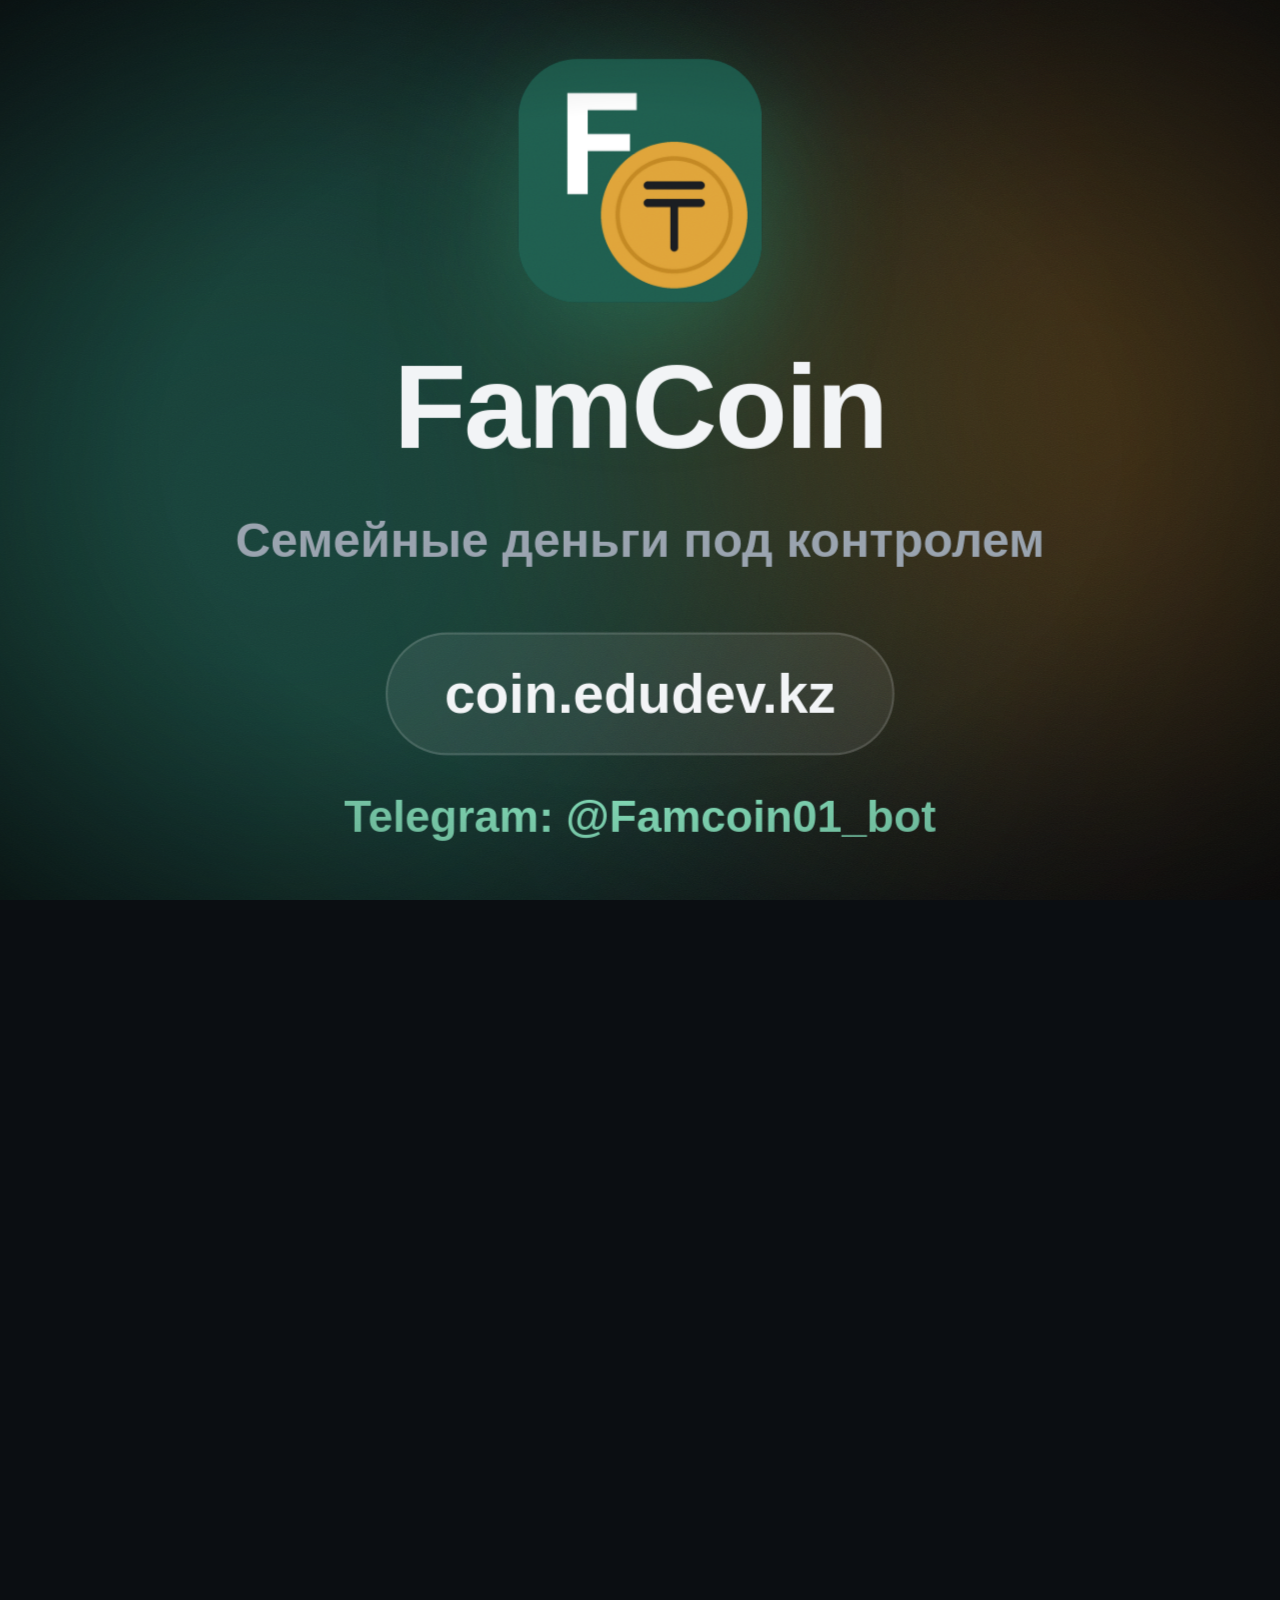
==== design/stories/story01.html @ 14ce1bb7 "feat: animated 9:16 stories for the app — voiceover scripts for six stories, HTML scenes with a dete" ====
<!doctype html>
<html lang="ru">
<head>
<meta charset="utf-8">
<title>FamCoin — сторис 1: куда уходят деньги</title>
<link rel="stylesheet" href="story.css">
<style>
  :root { --dur: 20s; }
  .counter { position: absolute; left: 0; right: 0; top: 700px; text-align: center; font-size: 150px; font-weight: 800; letter-spacing: -4px;
    animation: blockIn .9s cubic-bezier(.2,.7,.2,1) .5s both, drain 2.4s ease-in-out 3.4s both, blockOut .7s cubic-bezier(.4,0,.2,1) 6s forwards; }
  @keyframes drain { from { color: var(--mint); } to { color: var(--red); } }
  .chip { position: absolute; padding: 18px 30px; border-radius: 40px; background: rgba(230,98,98,.14); border: 2px solid rgba(230,98,98,.35);
    color: #ffb4b4; font-size: 40px; font-weight: 700; white-space: nowrap; opacity: 0; animation: fall 2s cubic-bezier(.45,0,.6,1) both; }
  @keyframes fall { 0% { opacity: 0; transform: translateY(-50px) rotate(var(--r0)); } 18% { opacity: 1; } 75% { opacity: .9; } 100% { opacity: 0; transform: translateY(140px) rotate(var(--r1)); } }

  .persp { position: absolute; left: 0; right: 0; top: 330px; display: flex; justify-content: center; perspective: 2200px; }
  .phone { width: 760px; height: 1480px; border-radius: 96px; background: #10141a; border: 14px solid #050607;
    box-shadow: 0 0 0 3px #2a3038, 0 60px 160px rgba(0,0,0,.7), 0 0 120px rgba(46,160,120,.18);
    padding: 46px 40px; overflow: hidden; position: relative;
    animation: phoneIn 1.4s cubic-bezier(.16,.84,.24,1) 11.7s both, blockOut .7s cubic-bezier(.4,0,.2,1) 17s forwards; }
  @keyframes phoneIn { from { opacity: 0; transform: translateY(760px) rotateX(26deg) scale(.86); } to { opacity: 1; transform: none; } }
  .status { display: flex; justify-content: space-between; font-size: 28px; font-weight: 700; color: #e9edf1; padding: 0 24px 26px; }
  .head { display: flex; align-items: center; justify-content: space-between; margin: 10px 6px 30px; }
  .head h2 { font-size: 58px; font-weight: 800; letter-spacing: -1px; }
  .pro { padding: 12px 26px; border-radius: 30px; background: var(--gold); color: #1b1406; font-size: 28px; font-weight: 800; }
  .guide { border-radius: 46px; padding: 42px 40px 40px; background: linear-gradient(150deg, #2f7f63, #1f5e4f 70%); position: relative; overflow: hidden; }
  .guide::after { content: ''; position: absolute; right: -120px; top: -140px; width: 380px; height: 380px; border-radius: 50%; background: rgba(255,255,255,.07); }
  .guide .t { font-size: 32px; opacity: .92; }
  .guide .sum { font-size: 132px; font-weight: 800; letter-spacing: -4px; margin: 6px 0 2px; }
  .guide .sum .tenge { font-size: 80px; }
  .guide .meta { font-size: 30px; opacity: .92; }
  .chips2 { display: flex; gap: 14px; margin: 26px 0 26px; }
  .chips2 span { padding: 12px 30px; border-radius: 30px; border: 2px solid rgba(255,255,255,.45); font-size: 28px; font-weight: 700; }
  .chips2 span:first-child { background: rgba(255,255,255,.22); }
  .bar { height: 18px; border-radius: 10px; background: rgba(0,0,0,.25); overflow: hidden; }
  .bar i { display: block; height: 100%; width: 0; background: var(--gold); border-radius: 10px; animation: fill .8s ease-in-out 15.2s both; }
  @keyframes fill { from { width: 0; } to { width: 32%; } }
  .sec { font-size: 40px; font-weight: 800; margin: 44px 6px 22px; }
  .tiles { display: flex; gap: 20px; }
  .tile { flex: 1; border-radius: 34px; background: var(--card); padding: 26px 24px; position: relative; }
  .tile .e { font-size: 50px; }
  .tile .n { font-size: 32px; font-weight: 700; margin-top: 10px; }
  .tile .a { font-size: 28px; color: var(--text2); margin-top: 2px; }
  .tap { animation: tap .5s ease 14.9s both; }
  @keyframes tap { 0%,100% { transform: scale(1); } 40% { transform: scale(.92); background: #1e2a26; } }
  .ripple { position: absolute; left: 50%; top: 50%; width: 40px; height: 40px; margin: -20px 0 0 -20px; border-radius: 50%; border: 4px solid var(--mint); opacity: 0;
    animation: ripple .9s ease-out 14.95s both; }
  @keyframes ripple { 0% { opacity: 0; transform: scale(.4); } 10% { opacity: .9; } 100% { opacity: 0; transform: scale(7); } }
  .toast { position: absolute; left: 40px; right: 40px; bottom: 60px; padding: 30px 36px; border-radius: 30px; background: #222a33; font-size: 32px; font-weight: 600;
    display: flex; justify-content: space-between; opacity: 0; animation: toastIn .5s ease 15.3s both, blockOut .5s ease 16.6s forwards; }
  @keyframes toastIn { from { opacity: 0; transform: translateY(40px); } to { opacity: 1; transform: none; } }
  .row { display: flex; align-items: center; gap: 24px; padding: 20px 6px; border-bottom: 2px solid #1c232b; font-size: 32px; }
  .row .ic { width: 76px; height: 76px; border-radius: 24px; background: var(--card); display: flex; align-items: center; justify-content: center; font-size: 40px; }
  .row .x { flex: 1; } .row .x small { display: block; font-size: 26px; color: var(--text2); }
  .row b { color: #ff9a9a; }
  .cap { position: absolute; left: 70px; right: 70px; top: 150px; text-align: center; font-size: 60px; font-weight: 800; letter-spacing: -1px; }
</style>
</head>
<body>
<div class="stage"><div class="cam">
  <div class="glow g1"></div><div class="glow g2"></div>

  <!-- 1. Зарплата пришла -->
  <div class="line big" style="top:520px" data-words data-in="0.3" data-out="6">Зарплата пришла.</div>
  <div class="counter money"><span data-keys="0:0,0.7:0,2.3:350000,3.4:350000,5.8:12400" data-sign="1">0</span><span class="tenge">₸</span></div>
  <div class="line sub" style="top:960px" data-words data-in="3.1" data-out="6">Через две недели…</div>
  <div class="chip" style="left:80px;top:1090px;--r0:-6deg;--r1:-12deg;animation-delay:3.6s">−1 590 ₸ · кофе</div>
  <div class="chip" style="right:80px;top:1170px;--r0:5deg;--r1:12deg;animation-delay:3.9s">−3 400 ₸ · такси</div>
  <div class="chip" style="left:80px;top:1270px;--r0:3deg;--r1:-8deg;animation-delay:4.2s">−8 900 ₸ · доставка</div>
  <div class="chip" style="right:80px;top:1350px;--r0:-4deg;--r1:10deg;animation-delay:4.5s">−15 000 ₸ · подписки</div>
  <div class="chip" style="left:80px;top:1450px;--r0:6deg;--r1:12deg;animation-delay:4.8s">−2 200 ₸ · перекус</div>
  <div class="chip" style="right:80px;top:1530px;--r0:-5deg;--r1:-10deg;animation-delay:5.1s">−24 000 ₸ · «просто так»</div>

  <!-- 2. И куда всё ушло -->
  <div class="line mid" style="top:820px" data-words data-in="6.3" data-out="8.5">…и куда всё ушло?</div>

  <!-- 3. Дело не в сумме -->
  <div class="line big" style="top:690px" data-words data-in="8.7" data-out="11.4">Дело не в сумме.</div>
  <div class="line mid accent" style="top:930px" data-words data-in="9.7" data-out="11.4" data-stagger="0.11">Деньги утекают по мелочи.</div>

  <!-- 4. Одна цифра -->
  <div class="cap" data-words data-in="12.3" data-out="17" data-stagger="0.08" data-accent="сегодня">Сколько можно потратить сегодня</div>
  <div class="persp"><div class="phone">
    <div class="status"><span>9:41</span><span>●●● ▮</span></div>
    <div class="head"><h2>Главная</h2><span class="pro">Pro</span></div>
    <div class="guide">
      <div class="t">Осталось на сегодня</div>
      <div class="sum money"><span data-keys="0:0,12.6:0,13.9:5000,15.15:5000,16.0:3410">0</span><span class="tenge">₸</span></div>
      <div class="meta">5 000 ₸ в день · потрачено <span data-keys="0:0,15.15:0,16.0:1590">0</span> ₸</div>
      <div class="chips2"><span>В день</span><span>Всего</span></div>
      <div class="bar"><i></i></div>
    </div>
    <div class="sec">Быстрые операции</div>
    <div class="tiles">
      <div class="tile tap"><div class="e">☕️</div><div class="n">Кофе</div><div class="a">1 590 ₸</div><div class="ripple"></div></div>
      <div class="tile"><div class="e">🚕</div><div class="n">Такси</div><div class="a">2 000 ₸</div></div>
      <div class="tile"><div class="e">🥐</div><div class="n">Перекус</div><div class="a">900 ₸</div></div>
    </div>
    <div class="sec">Последние операции</div>
    <div class="row"><div class="ic">🛒</div><div class="x">Продукты<small>Kaspi Gold · вчера</small></div><b>−6 240 ₸</b></div>
    <div class="row"><div class="ic">🚌</div><div class="x">Автобус<small>Kaspi Gold · вчера</small></div><b>−80 ₸</b></div>
    <div class="toast"><span>Кофе · 1 590 ₸</span><span style="color:var(--mint)">Отменить</span></div>
  </div></div>

  <!-- 5. Финал -->
  <div class="end" data-show="17.3">
    <img src="../../app/web/icons/Icon-512.png" alt="">
    <div class="name">FamCoin</div>
    <div class="tag">Семейные деньги под контролем</div>
    <div class="pill">coin.edudev.kz</div>
    <div class="tg">Telegram: @Famcoin01_bot</div>
  </div>

  <div class="vignette"></div><div class="grain"></div>
</div></div>
<script src="engine.js"></script>
</body>
</html>
---- design/stories/story.css ----
:root {
  --bg: #0b0e12; --card: #161b22; --line: #26303b;
  --text: #f2f4f6; --text2: #98a2ae;
  --green: #2ea078; --green2: #1f5e4f; --mint: #7fd8b4; --gold: #e6aa3c; --red: #e66262;
}
* { box-sizing: border-box; margin: 0; padding: 0; }
html, body { width: 1080px; height: 1920px; overflow: hidden; background: var(--bg); color: var(--text);
  font-family: -apple-system, "SF Pro Display", "Helvetica Neue", Arial, sans-serif; -webkit-font-smoothing: antialiased; }
.stage { position: absolute; inset: 0; overflow: hidden; }
.cam { position: absolute; inset: 0; animation: push var(--dur, 20s) linear both; }
@keyframes push { from { transform: scale(1); } to { transform: scale(1.06); } }

/* Свет и зерно — «киношная» глубина */
.glow { position: absolute; border-radius: 50%; filter: blur(140px); }
.g1 { width: 1000px; height: 1000px; background: #1f5e4f; left: -380px; top: -260px; opacity: .65; animation: drift1 var(--dur, 20s) ease-in-out both; }
.g2 { width: 760px; height: 760px; background: #7a5418; right: -320px; bottom: -200px; opacity: .45; animation: drift2 var(--dur, 20s) ease-in-out both; }
@keyframes drift1 { from { transform: translate(0, 0); } to { transform: translate(180px, 260px); } }
@keyframes drift2 { from { transform: translate(0, 0); } to { transform: translate(-160px, -320px); } }
.grain { position: absolute; inset: -200px; opacity: .08; mix-blend-mode: overlay; pointer-events: none;
  background-image: url("data:image/svg+xml;utf8,<svg xmlns='http://www.w3.org/2000/svg' width='300' height='300'><filter id='n'><feTurbulence type='fractalNoise' baseFrequency='.9' numOctaves='2' stitchTiles='stitch'/></filter><rect width='100%' height='100%' filter='url(%23n)'/></svg>");
  animation: grain .6s steps(5) infinite; }
@keyframes grain { 0% { transform: translate(0, 0); } 20% { transform: translate(-40px, 30px); } 40% { transform: translate(30px, -50px); } 60% { transform: translate(-20px, -20px); } 80% { transform: translate(50px, 40px); } 100% { transform: translate(0, 0); } }
.vignette { position: absolute; inset: 0; background: radial-gradient(ellipse at center, transparent 50%, rgba(0,0,0,.55) 100%); pointer-events: none; }

/* Слова */
.w { display: inline-block; opacity: 0; animation: wordIn .8s cubic-bezier(.2,.75,.2,1) both; }
@keyframes wordIn { from { opacity: 0; transform: translateY(46px); filter: blur(16px); } to { opacity: 1; transform: none; filter: blur(0); } }
@keyframes lineOut { from { opacity: 1; transform: none; filter: blur(0); } to { opacity: 0; transform: translateY(-40px); filter: blur(14px); } }
@keyframes blockIn { from { opacity: 0; transform: translateY(60px) scale(.96); filter: blur(12px); } to { opacity: 1; transform: none; filter: blur(0); } }
@keyframes blockOut { from { opacity: 1; transform: none; filter: blur(0); } to { opacity: 0; transform: translateY(-40px) scale(.98); filter: blur(12px); } }
@keyframes popIn { 0% { opacity: 0; transform: scale(.6); filter: blur(10px); } 60% { opacity: 1; transform: scale(1.04); filter: blur(0); } 100% { opacity: 1; transform: scale(1); } }

.line { position: absolute; left: 50px; right: 50px; text-align: center; font-weight: 800; letter-spacing: -1.5px; line-height: 1.08; }
.big { font-size: 100px; }
.mid { font-size: 80px; }
.sub { font-size: 50px; font-weight: 600; color: var(--text2); letter-spacing: -.3px; }
.accent { color: var(--mint); }
.gold { color: var(--gold); }
.money { font-variant-numeric: tabular-nums; }
.tenge { font-weight: 700; opacity: .8; margin-left: .12em; }

/* Финальный кадр */
.end { position: absolute; inset: 0; display: flex; flex-direction: column; align-items: center; justify-content: center; gap: 34px; }
.end img { width: 230px; height: 230px; border-radius: 56px; box-shadow: 0 30px 120px rgba(46,160,120,.45); }
.end .name { font-size: 112px; font-weight: 800; letter-spacing: -2px; }
.end .tag { font-size: 46px; color: var(--text2); font-weight: 600; }
.end .pill { margin-top: 26px; padding: 26px 54px; border-radius: 60px; background: rgba(255,255,255,.08); border: 2px solid rgba(255,255,255,.14); font-size: 52px; font-weight: 700; }
.end .tg { font-size: 42px; color: var(--mint); font-weight: 600; }
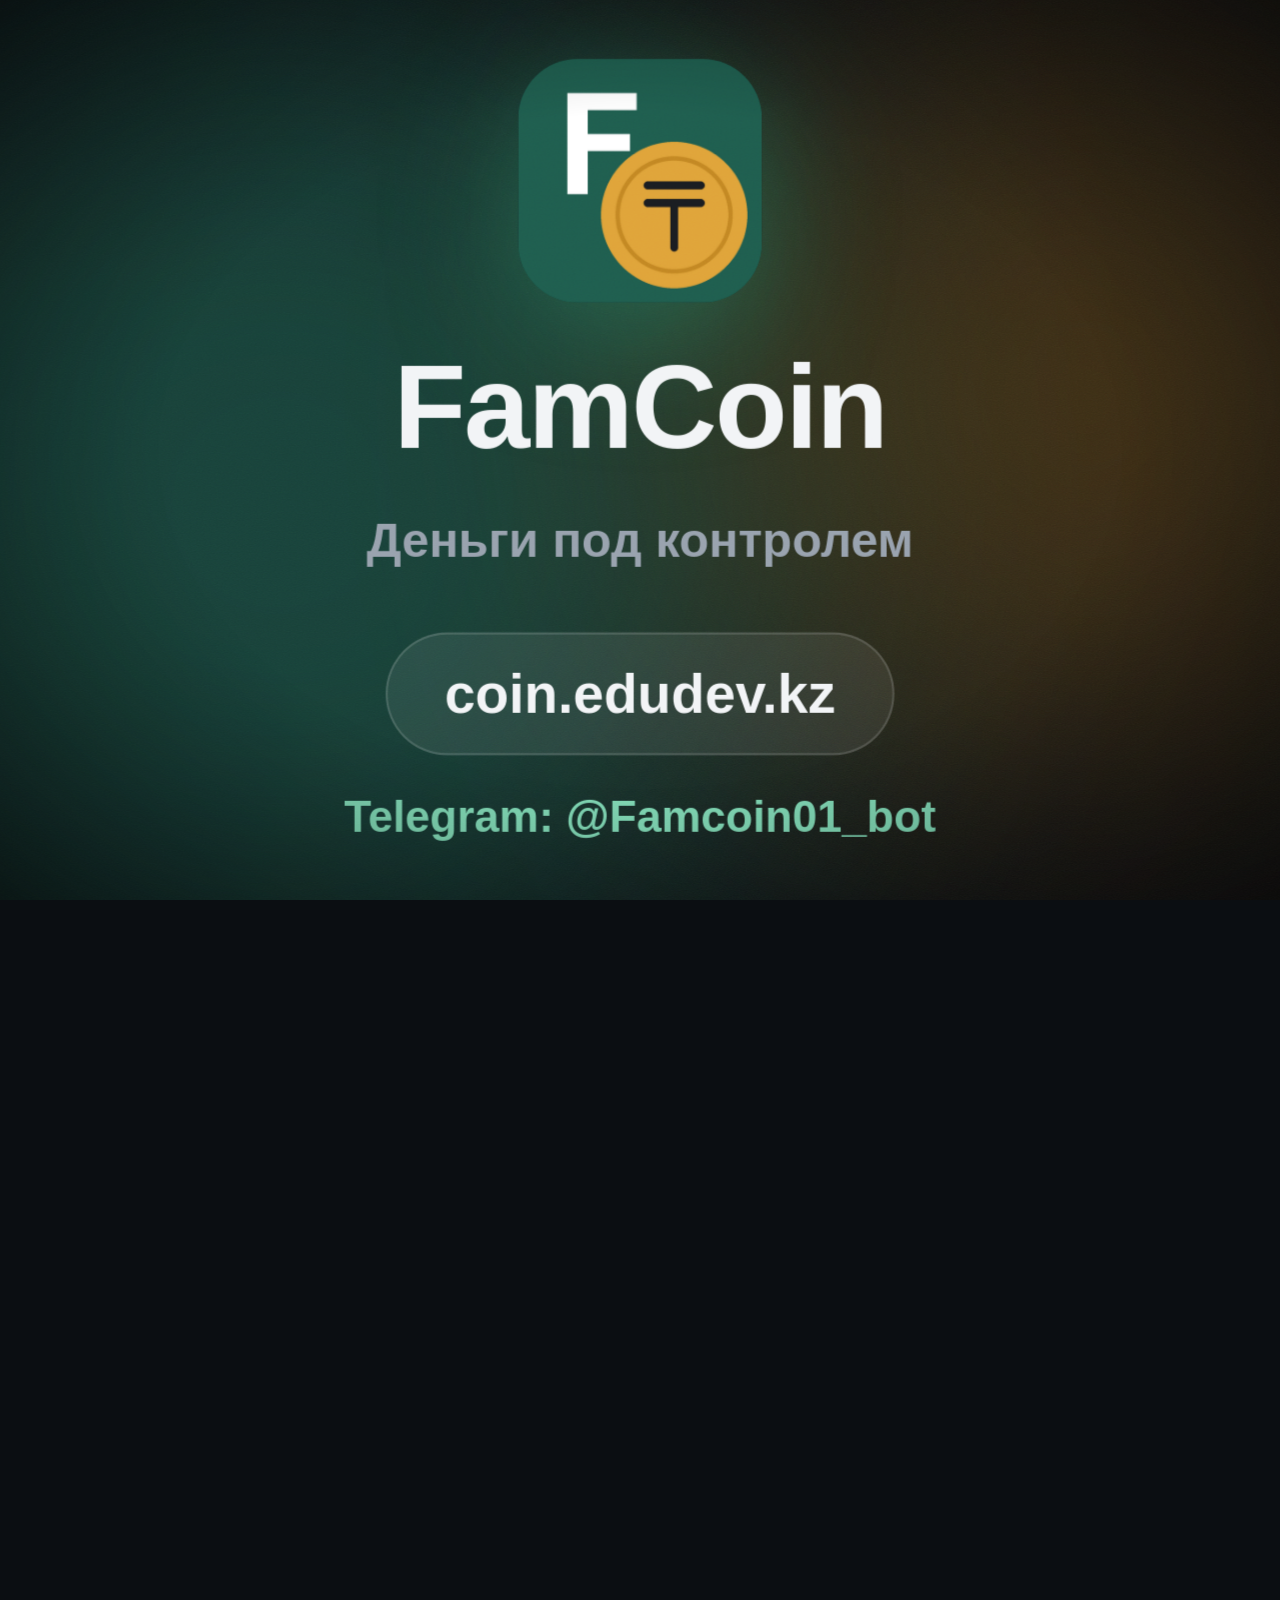
==== commit 20d14107: "feat: stories become the «Деньги за 15 секунд» series — neutral money facts with the app shown brief" ====
--- a/design/stories/story01.html
+++ b/design/stories/story01.html
@@ -2,117 +2,162 @@
 <html lang="ru">
 <head>
 <meta charset="utf-8">
-<title>FamCoin — сторис 1: куда уходят деньги</title>
+<title>FamCoin — Деньги за 15 секунд: эффект кофе</title>
 <link rel="stylesheet" href="story.css">
 <style>
-  :root { --dur: 20s; }
-  .counter { position: absolute; left: 0; right: 0; top: 700px; text-align: center; font-size: 150px; font-weight: 800; letter-spacing: -4px;
-    animation: blockIn .9s cubic-bezier(.2,.7,.2,1) .5s both, drain 2.4s ease-in-out 3.4s both, blockOut .7s cubic-bezier(.4,0,.2,1) 6s forwards; }
-  @keyframes drain { from { color: var(--mint); } to { color: var(--red); } }
-  .chip { position: absolute; padding: 18px 30px; border-radius: 40px; background: rgba(230,98,98,.14); border: 2px solid rgba(230,98,98,.35);
-    color: #ffb4b4; font-size: 40px; font-weight: 700; white-space: nowrap; opacity: 0; animation: fall 2s cubic-bezier(.45,0,.6,1) both; }
-  @keyframes fall { 0% { opacity: 0; transform: translateY(-50px) rotate(var(--r0)); } 18% { opacity: 1; } 75% { opacity: .9; } 100% { opacity: 0; transform: translateY(140px) rotate(var(--r1)); } }
+  :root { --dur: 17.5s; }
+  /* Рубрика серии — видна весь ролик до финала */
+  .rubric { position: absolute; left: 0; right: 0; top: 110px; display: flex; justify-content: center; }
+  .rubric span { padding: 16px 34px; border-radius: 40px; background: rgba(255,255,255,.07); border: 2px solid rgba(255,255,255,.14);
+    font-size: 34px; font-weight: 700; letter-spacing: .5px; color: var(--text2); }
+  .rubric span b { color: var(--gold); }
 
-  .persp { position: absolute; left: 0; right: 0; top: 330px; display: flex; justify-content: center; perspective: 2200px; }
-  .phone { width: 760px; height: 1480px; border-radius: 96px; background: #10141a; border: 14px solid #050607;
+  /* 1. Кофе */
+  .cup { position: absolute; left: 0; right: 0; top: 400px; text-align: center; font-size: 230px; line-height: 1;
+    filter: drop-shadow(0 30px 80px rgba(230,170,60,.35));
+    animation: popIn .9s cubic-bezier(.2,.8,.2,1) .3s both, blockOut .7s cubic-bezier(.4,0,.2,1) 3.6s forwards; }
+
+  /* 2. Год */
+  .calc { position: absolute; left: 0; right: 0; top: 600px; text-align: center; font-size: 46px; font-weight: 700; color: var(--text2); }
+  .year { position: absolute; left: 0; right: 0; top: 700px; text-align: center; font-size: 168px; font-weight: 800; letter-spacing: -5px; color: var(--gold);
+    animation: blockIn .9s cubic-bezier(.2,.7,.2,1) 3.75s both, flash 1.2s ease-out 6.35s both, blockOut .7s cubic-bezier(.4,0,.2,1) 7.8s forwards; }
+  @keyframes flash { 0% { text-shadow: 0 0 0 rgba(230,170,60,0); transform: scale(1); } 15% { text-shadow: 0 0 90px rgba(230,170,60,.75); transform: scale(1.06); } 100% { text-shadow: 0 0 30px rgba(230,170,60,.2); transform: scale(1); } }
+  .dots { position: absolute; left: 115px; top: 1110px; width: 850px; display: grid; grid-template-columns: repeat(25, 24px); gap: 10px; }
+  .dot { width: 24px; height: 24px; border-radius: 50%; background: var(--gold); opacity: 0; animation: dotIn .3s ease both; }
+  @keyframes dotIn { from { opacity: 0; transform: scale(.2); } to { opacity: .85; transform: scale(1); } }
+
+  /* 3. Мелочи */
+  .chip { position: absolute; padding: 18px 30px; border-radius: 40px; background: rgba(255,255,255,.07); border: 2px solid rgba(255,255,255,.14);
+    color: var(--text2); font-size: 40px; font-weight: 700; white-space: nowrap; opacity: 0; animation: rise 3s cubic-bezier(.3,0,.5,1) both; }
+  @keyframes rise { 0% { opacity: 0; transform: translateY(90px); } 20% { opacity: 1; } 75% { opacity: .85; } 100% { opacity: 0; transform: translateY(-170px); } }
+
+  /* 4. Телефон */
+  .cap { position: absolute; left: 60px; right: 60px; top: 210px; text-align: center; font-size: 58px; font-weight: 800; letter-spacing: -1px; }
+  .persp { position: absolute; left: 0; right: 0; top: 390px; display: flex; justify-content: center; perspective: 2200px; }
+  .phone { width: 740px; height: 1440px; border-radius: 94px; background: #10141a; border: 14px solid #050607;
     box-shadow: 0 0 0 3px #2a3038, 0 60px 160px rgba(0,0,0,.7), 0 0 120px rgba(46,160,120,.18);
-    padding: 46px 40px; overflow: hidden; position: relative;
-    animation: phoneIn 1.4s cubic-bezier(.16,.84,.24,1) 11.7s both, blockOut .7s cubic-bezier(.4,0,.2,1) 17s forwards; }
+    padding: 44px 38px; overflow: hidden; position: relative;
+    animation: phoneIn 1.3s cubic-bezier(.16,.84,.24,1) 10.75s both, blockOut .7s cubic-bezier(.4,0,.2,1) 14.6s forwards; }
   @keyframes phoneIn { from { opacity: 0; transform: translateY(760px) rotateX(26deg) scale(.86); } to { opacity: 1; transform: none; } }
   .status { display: flex; justify-content: space-between; font-size: 28px; font-weight: 700; color: #e9edf1; padding: 0 24px 26px; }
-  .head { display: flex; align-items: center; justify-content: space-between; margin: 10px 6px 30px; }
-  .head h2 { font-size: 58px; font-weight: 800; letter-spacing: -1px; }
-  .pro { padding: 12px 26px; border-radius: 30px; background: var(--gold); color: #1b1406; font-size: 28px; font-weight: 800; }
-  .guide { border-radius: 46px; padding: 42px 40px 40px; background: linear-gradient(150deg, #2f7f63, #1f5e4f 70%); position: relative; overflow: hidden; }
-  .guide::after { content: ''; position: absolute; right: -120px; top: -140px; width: 380px; height: 380px; border-radius: 50%; background: rgba(255,255,255,.07); }
-  .guide .t { font-size: 32px; opacity: .92; }
-  .guide .sum { font-size: 132px; font-weight: 800; letter-spacing: -4px; margin: 6px 0 2px; }
-  .guide .sum .tenge { font-size: 80px; }
-  .guide .meta { font-size: 30px; opacity: .92; }
-  .chips2 { display: flex; gap: 14px; margin: 26px 0 26px; }
-  .chips2 span { padding: 12px 30px; border-radius: 30px; border: 2px solid rgba(255,255,255,.45); font-size: 28px; font-weight: 700; }
-  .chips2 span:first-child { background: rgba(255,255,255,.22); }
-  .bar { height: 18px; border-radius: 10px; background: rgba(0,0,0,.25); overflow: hidden; }
-  .bar i { display: block; height: 100%; width: 0; background: var(--gold); border-radius: 10px; animation: fill .8s ease-in-out 15.2s both; }
-  @keyframes fill { from { width: 0; } to { width: 32%; } }
-  .sec { font-size: 40px; font-weight: 800; margin: 44px 6px 22px; }
-  .tiles { display: flex; gap: 20px; }
-  .tile { flex: 1; border-radius: 34px; background: var(--card); padding: 26px 24px; position: relative; }
-  .tile .e { font-size: 50px; }
-  .tile .n { font-size: 32px; font-weight: 700; margin-top: 10px; }
-  .tile .a { font-size: 28px; color: var(--text2); margin-top: 2px; }
-  .tap { animation: tap .5s ease 14.9s both; }
+  .head h2 { font-size: 56px; font-weight: 800; letter-spacing: -1px; margin: 10px 6px 26px; }
+  .sec { font-size: 38px; font-weight: 800; margin: 10px 6px 20px; }
+  .tiles { display: flex; gap: 18px; }
+  .tile { flex: 1; border-radius: 34px; background: var(--card); padding: 26px 22px; position: relative; }
+  .tile .e { font-size: 50px; } .tile .n { font-size: 31px; font-weight: 700; margin-top: 10px; } .tile .a { font-size: 27px; color: var(--text2); margin-top: 2px; }
+  .tap { animation: tap .5s ease 12s both; }
   @keyframes tap { 0%,100% { transform: scale(1); } 40% { transform: scale(.92); background: #1e2a26; } }
-  .ripple { position: absolute; left: 50%; top: 50%; width: 40px; height: 40px; margin: -20px 0 0 -20px; border-radius: 50%; border: 4px solid var(--mint); opacity: 0;
-    animation: ripple .9s ease-out 14.95s both; }
+  .ripple { position: absolute; left: 50%; top: 50%; width: 40px; height: 40px; margin: -20px 0 0 -20px; border-radius: 50%; border: 4px solid var(--mint); opacity: 0; animation: ripple .9s ease-out 12.05s both; }
   @keyframes ripple { 0% { opacity: 0; transform: scale(.4); } 10% { opacity: .9; } 100% { opacity: 0; transform: scale(7); } }
-  .toast { position: absolute; left: 40px; right: 40px; bottom: 60px; padding: 30px 36px; border-radius: 30px; background: #222a33; font-size: 32px; font-weight: 600;
-    display: flex; justify-content: space-between; opacity: 0; animation: toastIn .5s ease 15.3s both, blockOut .5s ease 16.6s forwards; }
-  @keyframes toastIn { from { opacity: 0; transform: translateY(40px); } to { opacity: 1; transform: none; } }
-  .row { display: flex; align-items: center; gap: 24px; padding: 20px 6px; border-bottom: 2px solid #1c232b; font-size: 32px; }
-  .row .ic { width: 76px; height: 76px; border-radius: 24px; background: var(--card); display: flex; align-items: center; justify-content: center; font-size: 40px; }
-  .row .x { flex: 1; } .row .x small { display: block; font-size: 26px; color: var(--text2); }
-  .row b { color: #ff9a9a; }
-  .cap { position: absolute; left: 70px; right: 70px; top: 150px; text-align: center; font-size: 60px; font-weight: 800; letter-spacing: -1px; }
+  .month { margin-top: 40px; border-radius: 40px; padding: 38px 36px; background: linear-gradient(150deg, #2f7f63, #1f5e4f 70%);
+    animation: popIn .8s cubic-bezier(.2,.8,.2,1) 13.15s both; }
+  .month .t { font-size: 30px; opacity: .9; }
+  .month .s { font-size: 96px; font-weight: 800; letter-spacing: -3px; margin: 4px 0; }
+  .month .m { font-size: 28px; opacity: .9; }
+  .row { display: flex; align-items: center; gap: 22px; padding: 22px 6px; border-bottom: 2px solid #1c232b; font-size: 31px; }
+  .row .ic { width: 74px; height: 74px; border-radius: 24px; background: var(--card); display: flex; align-items: center; justify-content: center; font-size: 38px; }
+  .row .x { flex: 1; } .row .x small { display: block; font-size: 25px; color: var(--text2); } .row b { color: #ff9a9a; }
+  .newrow { animation: blockIn .6s cubic-bezier(.2,.7,.2,1) 12.3s both; }
 </style>
 </head>
 <body>
 <div class="stage"><div class="cam">
   <div class="glow g1"></div><div class="glow g2"></div>
 
-  <!-- 1. Зарплата пришла -->
-  <div class="line big" style="top:520px" data-words data-in="0.3" data-out="6">Зарплата пришла.</div>
-  <div class="counter money"><span data-keys="0:0,0.7:0,2.3:350000,3.4:350000,5.8:12400" data-sign="1">0</span><span class="tenge">₸</span></div>
-  <div class="line sub" style="top:960px" data-words data-in="3.1" data-out="6">Через две недели…</div>
-  <div class="chip" style="left:80px;top:1090px;--r0:-6deg;--r1:-12deg;animation-delay:3.6s">−1 590 ₸ · кофе</div>
-  <div class="chip" style="right:80px;top:1170px;--r0:5deg;--r1:12deg;animation-delay:3.9s">−3 400 ₸ · такси</div>
-  <div class="chip" style="left:80px;top:1270px;--r0:3deg;--r1:-8deg;animation-delay:4.2s">−8 900 ₸ · доставка</div>
-  <div class="chip" style="right:80px;top:1350px;--r0:-4deg;--r1:10deg;animation-delay:4.5s">−15 000 ₸ · подписки</div>
-  <div class="chip" style="left:80px;top:1450px;--r0:6deg;--r1:12deg;animation-delay:4.8s">−2 200 ₸ · перекус</div>
-  <div class="chip" style="right:80px;top:1530px;--r0:-5deg;--r1:-10deg;animation-delay:5.1s">−24 000 ₸ · «просто так»</div>
+  <div class="rubric" data-show="0.15,14.6"><span>Деньги за <b>15 секунд</b></span></div>
 
-  <!-- 2. И куда всё ушло -->
-  <div class="line mid" style="top:820px" data-words data-in="6.3" data-out="8.5">…и куда всё ушло?</div>
+  <!-- 1. Кофе за 1 590 в день. Кажется, мелочь -->
+  <div class="cup">☕️</div>
+  <div class="line big" style="top:700px" data-words data-in="0.6" data-out="3.6">Кофе&nbsp;за 1&nbsp;590&nbsp;₸ в&nbsp;день</div>
+  <div class="line sub" style="top:960px" data-words data-in="1.8" data-out="3.6">Кажется, мелочь</div>
 
-  <!-- 3. Дело не в сумме -->
-  <div class="line big" style="top:690px" data-words data-in="8.7" data-out="11.4">Дело не в сумме.</div>
-  <div class="line mid accent" style="top:930px" data-words data-in="9.7" data-out="11.4" data-stagger="0.11">Деньги утекают по мелочи.</div>
+  <!-- 2. Но за год это 580 тысяч -->
+  <div class="calc" data-show="3.7,7.8">1&nbsp;590&nbsp;₸ × 365 дней</div>
+  <div class="year money"><span data-keys="0:1590,3.85:1590,6.35:580350">1 590</span><span class="tenge">₸</span></div>
+  <div class="line sub" style="top:920px" data-words data-in="6.45" data-out="7.8" data-accent="год">это за год</div>
+  <div class="dots" id="dots" data-show="3.7,7.8"></div>
 
-  <!-- 4. Одна цифра -->
-  <div class="cap" data-words data-in="12.3" data-out="17" data-stagger="0.08" data-accent="сегодня">Сколько можно потратить сегодня</div>
+  <!-- 3. Мелкие траты почти никто не считает -->
+  <div class="line mid" style="top:700px" data-words data-in="7.95" data-out="10.6" data-accent="никто">Мелкие траты почти никто не&nbsp;считает</div>
+  <div class="chip" style="left:90px;top:1180px;animation-delay:8.1s">☕️ 1 590 ₸</div>
+  <div class="chip" style="right:90px;top:1260px;animation-delay:8.4s">🚌 80 ₸</div>
+  <div class="chip" style="left:150px;top:1380px;animation-delay:8.7s">🥐 900 ₸</div>
+  <div class="chip" style="right:130px;top:1460px;animation-delay:9.0s">💧 350 ₸</div>
+  <div class="chip" style="left:100px;top:1560px;animation-delay:9.3s">🍫 650 ₸</div>
+  <div class="chip" style="right:110px;top:1620px;animation-delay:9.6s">🚕 1 800 ₸</div>
+
+  <!-- 4. Записывать одним касанием и видеть итог за месяц -->
+  <div class="cap" data-words data-in="11.0" data-out="14.6" data-stagger="0.08" data-accent="касанием">Записывать одним касанием</div>
   <div class="persp"><div class="phone">
     <div class="status"><span>9:41</span><span>●●● ▮</span></div>
-    <div class="head"><h2>Главная</h2><span class="pro">Pro</span></div>
-    <div class="guide">
-      <div class="t">Осталось на сегодня</div>
-      <div class="sum money"><span data-keys="0:0,12.6:0,13.9:5000,15.15:5000,16.0:3410">0</span><span class="tenge">₸</span></div>
-      <div class="meta">5 000 ₸ в день · потрачено <span data-keys="0:0,15.15:0,16.0:1590">0</span> ₸</div>
-      <div class="chips2"><span>В день</span><span>Всего</span></div>
-      <div class="bar"><i></i></div>
-    </div>
+    <div class="head"><h2>Главная</h2></div>
     <div class="sec">Быстрые операции</div>
     <div class="tiles">
       <div class="tile tap"><div class="e">☕️</div><div class="n">Кофе</div><div class="a">1 590 ₸</div><div class="ripple"></div></div>
-      <div class="tile"><div class="e">🚕</div><div class="n">Такси</div><div class="a">2 000 ₸</div></div>
+      <div class="tile"><div class="e">🚕</div><div class="n">Такси</div><div class="a">1 800 ₸</div></div>
       <div class="tile"><div class="e">🥐</div><div class="n">Перекус</div><div class="a">900 ₸</div></div>
     </div>
-    <div class="sec">Последние операции</div>
-    <div class="row"><div class="ic">🛒</div><div class="x">Продукты<small>Kaspi Gold · вчера</small></div><b>−6 240 ₸</b></div>
-    <div class="row"><div class="ic">🚌</div><div class="x">Автобус<small>Kaspi Gold · вчера</small></div><b>−80 ₸</b></div>
-    <div class="toast"><span>Кофе · 1 590 ₸</span><span style="color:var(--mint)">Отменить</span></div>
+    <div class="month">
+      <div class="t">Кофе в этом месяце</div>
+      <div class="s money"><span data-keys="0:46110,13.3:46110,14.1:47700">46 110</span><span class="tenge">₸</span></div>
+      <div class="m">30 раз · ≈ 580 000 ₸ за год</div>
+    </div>
+    <div class="sec" style="margin-top:40px">Последние операции</div>
+    <div class="row newrow"><div class="ic">☕️</div><div class="x">Кофе<small>Kaspi Gold · сейчас</small></div><b>−1 590 ₸</b></div>
+    <div class="row"><div class="ic">🚌</div><div class="x">Автобус<small>Kaspi Gold · утром</small></div><b>−80 ₸</b></div>
   </div></div>
 
   <!-- 5. Финал -->
-  <div class="end" data-show="17.3">
+  <div class="end" data-show="14.85">
     <img src="../../app/web/icons/Icon-512.png" alt="">
     <div class="name">FamCoin</div>
-    <div class="tag">Семейные деньги под контролем</div>
+    <div class="tag">Деньги под контролем</div>
     <div class="pill">coin.edudev.kz</div>
     <div class="tg">Telegram: @Famcoin01_bot</div>
   </div>
 
   <div class="vignette"></div><div class="grain"></div>
 </div></div>
+<script>
+  // 365 точек — по одной на день года; заполняются вместе со счётчиком.
+  (function () {
+    const box = document.getElementById('dots');
+    for (let i = 0; i < 365; i++) {
+      const d = document.createElement('i');
+      d.className = 'dot';
+      d.style.animationDelay = (3.85 + 2.5 * Math.pow(i / 364, 1.4)) + 's';
+      box.appendChild(d);
+    }
+  })();
+</script>
+<script type="application/json" id="sfx">
+[
+  {"t": 0,     "type": "pad",     "gain": 0.3,  "dur": 17.5},
+  {"t": 0.1,   "type": "whoosh",  "gain": 0.18, "dur": 0.4},
+  {"t": 0.3,   "type": "whoosh",  "gain": 0.32, "pan": -0.2},
+  {"t": 0.55,  "type": "thud",    "gain": 0.45, "pitch": 240},
+  {"t": 1.7,   "type": "whoosh",  "gain": 0.2,  "pan": 0.2, "dur": 0.45},
+  {"t": 3.6,   "type": "whoosh",  "gain": 0.3,  "dur": 0.55},
+  {"t": 3.85,  "type": "ticks",   "gain": 0.32, "dur": 2.45, "count": 28, "ease": "in"},
+  {"t": 6.3,   "type": "impact",  "gain": 0.7},
+  {"t": 6.38,  "type": "coin",    "gain": 0.5},
+  {"t": 7.8,   "type": "whoosh",  "gain": 0.34, "dur": 0.6},
+  {"t": 8.25,  "type": "tick",    "gain": 0.18, "freq": 1700, "pan": -0.5},
+  {"t": 8.55,  "type": "tick",    "gain": 0.18, "freq": 1800, "pan": 0.5},
+  {"t": 8.85,  "type": "tick",    "gain": 0.18, "freq": 1900, "pan": -0.5},
+  {"t": 9.15,  "type": "tick",    "gain": 0.18, "freq": 2000, "pan": 0.5},
+  {"t": 9.45,  "type": "tick",    "gain": 0.18, "freq": 2100, "pan": -0.5},
+  {"t": 9.75,  "type": "tick",    "gain": 0.18, "freq": 2200, "pan": 0.5},
+  {"t": 9.7,   "type": "riser",   "gain": 0.38, "dur": 1.05},
+  {"t": 10.72, "type": "whoosh",  "gain": 0.5,  "dur": 0.9, "lo": 120, "hi": 3500},
+  {"t": 12.0,  "type": "tap",     "gain": 0.6},
+  {"t": 12.3,  "type": "success", "gain": 0.42},
+  {"t": 13.15, "type": "coin",    "gain": 0.35},
+  {"t": 13.3,  "type": "ticks",   "gain": 0.2,  "dur": 0.8, "count": 8, "freq": 2300},
+  {"t": 14.55, "type": "whoosh",  "gain": 0.35, "dur": 0.7},
+  {"t": 14.85, "type": "chime",   "gain": 0.55}
+]
+</script>
 <script src="engine.js"></script>
 </body>
 </html>
